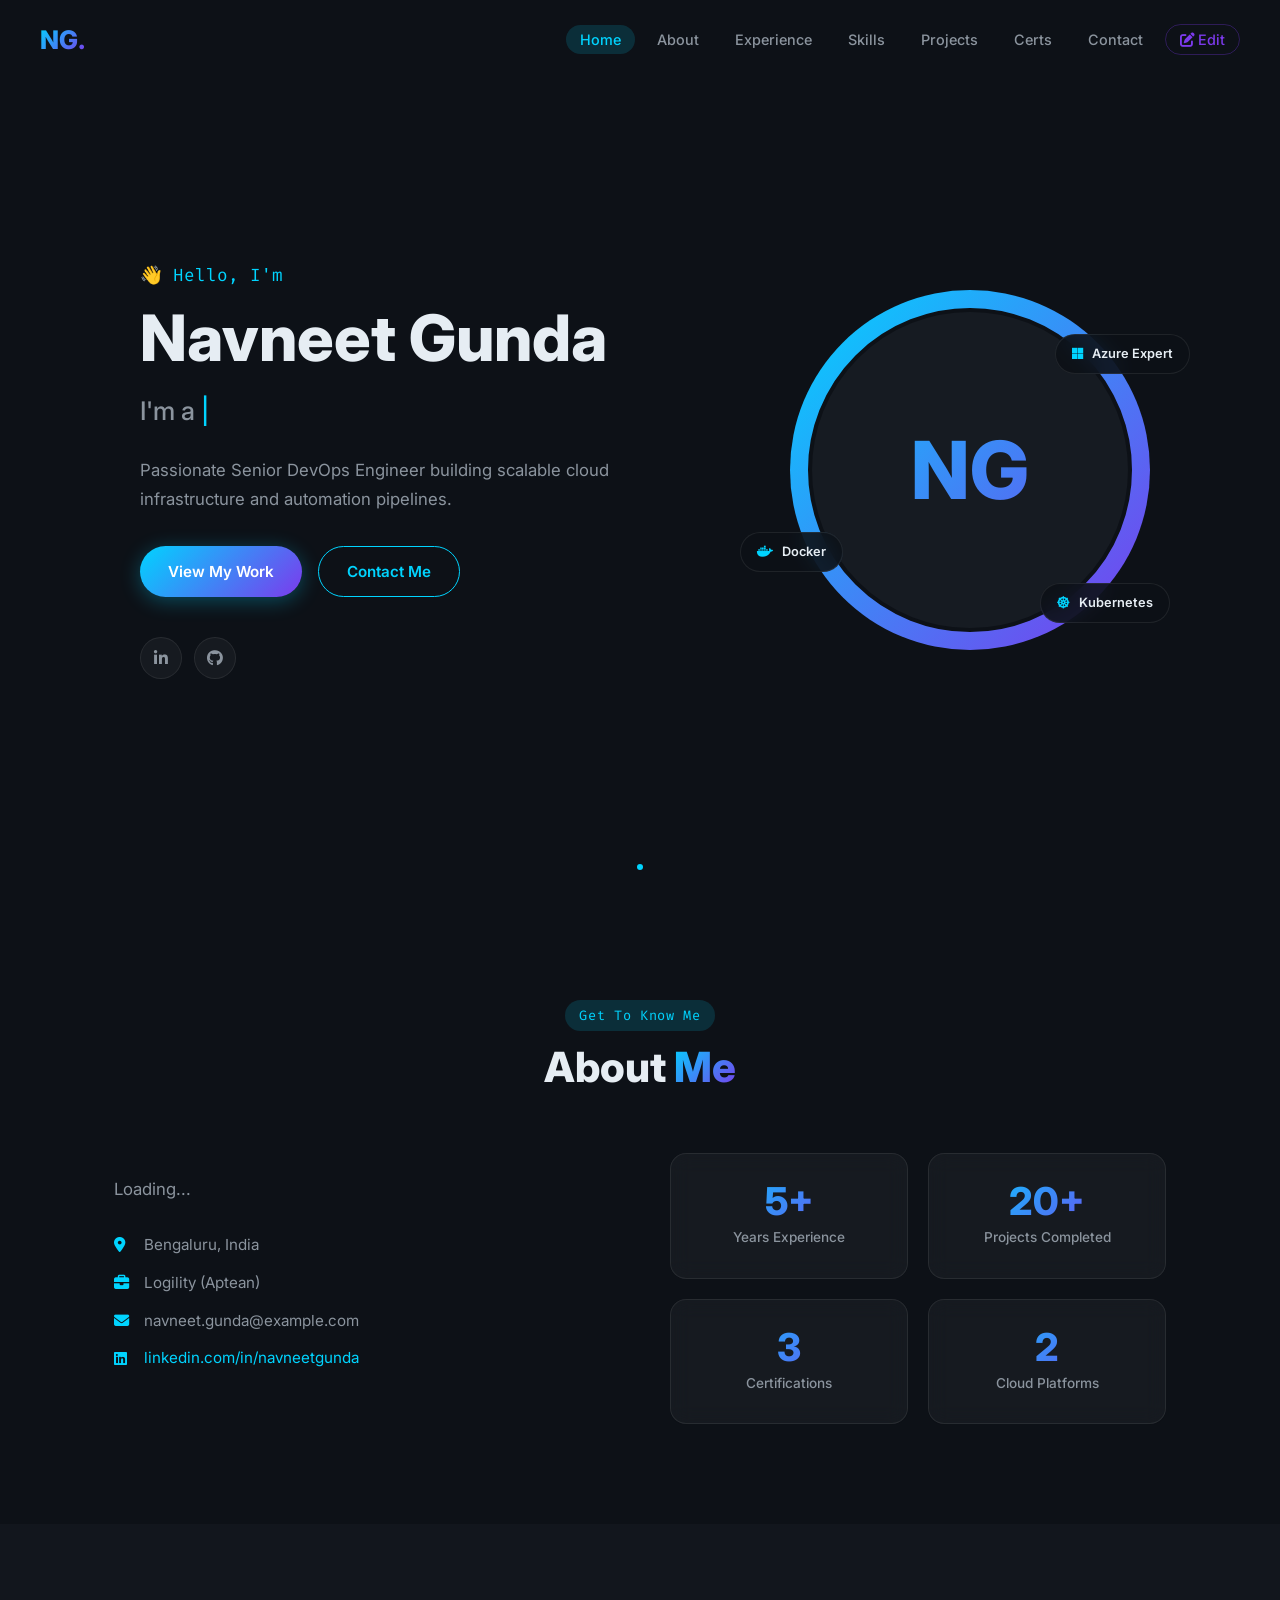
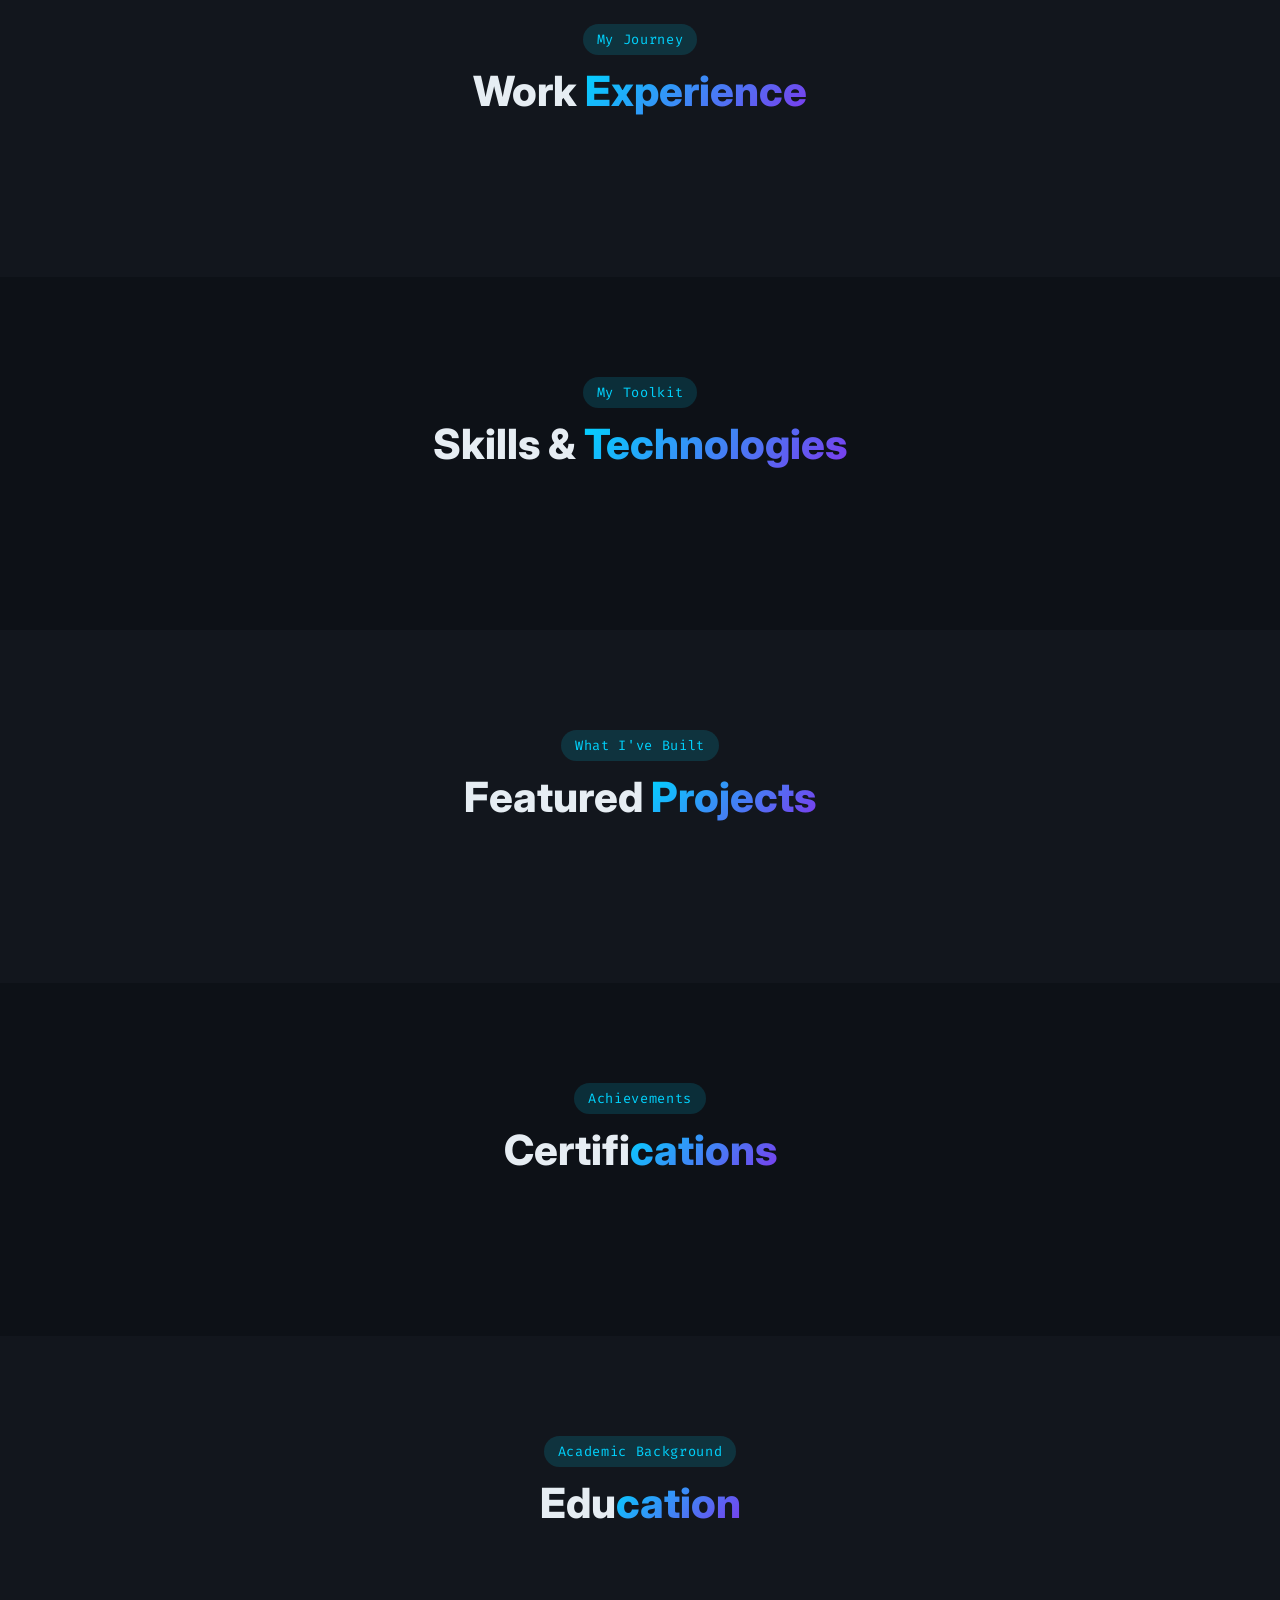
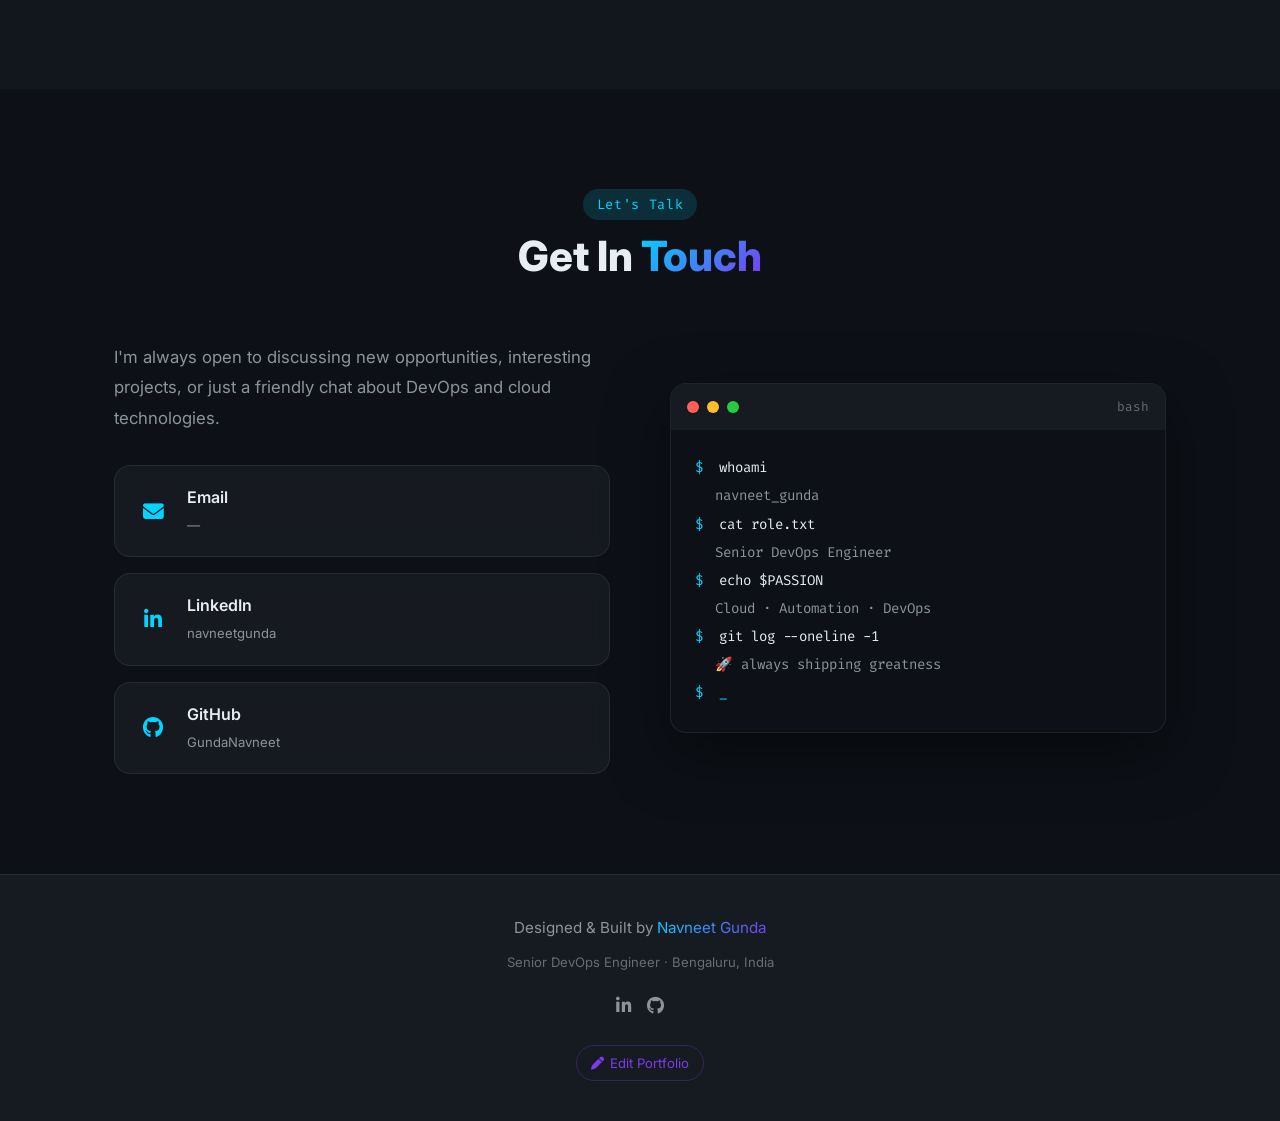
==== index.html @ f7314db4 "first commit" ====
<!DOCTYPE html>
<html lang="en">
<head>
  <meta charset="UTF-8" />
  <meta name="viewport" content="width=device-width, initial-scale=1.0"/>
  <title>Navneet Gunda | Senior DevOps Engineer</title>
  <meta name="description" content="Senior DevOps Engineer specializing in Azure cloud, Kubernetes, CI/CD automation and infrastructure as code."/>

  <!-- Fonts -->
  <link href="https://fonts.googleapis.com/css2?family=Inter:wght@300;400;500;600;700;800&family=Fira+Code:wght@400;500&display=swap" rel="stylesheet"/>

  <!-- Icons -->
  <link rel="stylesheet" href="https://cdnjs.cloudflare.com/ajax/libs/font-awesome/6.5.0/css/all.min.css"/>

  <!-- AOS Animations -->
  <link rel="stylesheet" href="https://cdnjs.cloudflare.com/ajax/libs/aos/2.3.4/aos.css"/>

  <!-- Custom CSS -->
  <link rel="stylesheet" href="assets/css/style.css"/>
</head>
<body>

  <!-- ========== PARTICLES BACKGROUND ========== -->
  <div id="particles-js"></div>

  <!-- ========== NAVBAR ========== -->
  <nav class="navbar" id="navbar">
    <div class="nav-brand">
      <span class="brand-text">NG<span class="dot">.</span></span>
    </div>
    <ul class="nav-links" id="navLinks">
      <li><a href="#home" class="nav-link active">Home</a></li>
      <li><a href="#about" class="nav-link">About</a></li>
      <li><a href="#experience" class="nav-link">Experience</a></li>
      <li><a href="#skills" class="nav-link">Skills</a></li>
      <li><a href="#projects" class="nav-link">Projects</a></li>
      <li><a href="#certifications" class="nav-link">Certs</a></li>
      <li><a href="#contact" class="nav-link">Contact</a></li>
      <li><a href="admin.html" class="nav-link admin-link"><i class="fas fa-pen-to-square"></i> Edit</a></li>
    </ul>
    <div class="hamburger" id="hamburger">
      <span></span><span></span><span></span>
    </div>
  </nav>

  <!-- ========== HERO ========== -->
  <section class="hero" id="home">
    <div class="hero-content">
      <div class="hero-greeting">👋 Hello, I'm</div>
      <h1 class="hero-name" id="heroName">Navneet Gunda</h1>
      <div class="hero-title">
        <span class="static-text">I'm a </span>
        <span class="typed-text" id="typedText"></span>
        <span class="cursor">|</span>
      </div>
      <p class="hero-desc" id="heroBio">Passionate Senior DevOps Engineer building scalable cloud infrastructure and automation pipelines.</p>
      <div class="hero-actions">
        <a href="#projects" class="btn btn-primary">View My Work</a>
        <a href="#contact" class="btn btn-outline">Contact Me</a>
      </div>
      <div class="hero-socials" id="heroSocials">
        <a href="https://www.linkedin.com/in/navneetgunda/" target="_blank" class="social-icon" title="LinkedIn"><i class="fab fa-linkedin-in"></i></a>
        <a href="https://github.com/GundaNavneet" target="_blank" class="social-icon" title="GitHub"><i class="fab fa-github"></i></a>
      </div>
    </div>
    <div class="hero-image-wrapper">
      <div class="hero-image-ring"></div>
      <div class="hero-avatar" id="heroAvatar">
        <img id="profileImg" src="" alt="Navneet Gunda" onerror="this.style.display='none'; document.getElementById('avatarInitials').style.display='flex'"/>
        <div class="avatar-initials" id="avatarInitials">NG</div>
      </div>
      <div class="floating-badge badge-1"><i class="fab fa-microsoft"></i> Azure Expert</div>
      <div class="floating-badge badge-2"><i class="fab fa-docker"></i> Docker</div>
      <div class="floating-badge badge-3"><i class="fas fa-dharmachakra"></i> Kubernetes</div>
    </div>
    <div class="scroll-indicator">
      <div class="scroll-dot"></div>
    </div>
  </section>

  <!-- ========== ABOUT ========== -->
  <section class="section" id="about">
    <div class="container">
      <div class="section-header" data-aos="fade-up">
        <span class="section-tag">Get To Know Me</span>
        <h2 class="section-title">About <span class="highlight">Me</span></h2>
      </div>
      <div class="about-grid">
        <div class="about-text" data-aos="fade-right">
          <p id="aboutBio" class="about-bio">Loading...</p>
          <div class="about-details" id="aboutDetails">
            <div class="detail-item"><i class="fas fa-map-marker-alt"></i><span id="aboutLocation">Bengaluru, India</span></div>
            <div class="detail-item"><i class="fas fa-briefcase"></i><span id="aboutCompany">Logility (Aptean)</span></div>
            <div class="detail-item"><i class="fas fa-envelope"></i><span id="aboutEmail">navneet.gunda@example.com</span></div>
            <div class="detail-item"><i class="fab fa-linkedin"></i><a href="https://www.linkedin.com/in/navneetgunda/" target="_blank" id="aboutLinkedin">linkedin.com/in/navneetgunda</a></div>
          </div>
          <a href="#" class="btn btn-primary" id="resumeBtn" style="display:none"><i class="fas fa-download"></i> Download Resume</a>
        </div>
        <div class="stats-grid" data-aos="fade-left">
          <div class="stat-card">
            <div class="stat-number" id="statYears">5+</div>
            <div class="stat-label">Years Experience</div>
          </div>
          <div class="stat-card">
            <div class="stat-number" id="statProjects">20+</div>
            <div class="stat-label">Projects Completed</div>
          </div>
          <div class="stat-card">
            <div class="stat-number" id="statCerts">3</div>
            <div class="stat-label">Certifications</div>
          </div>
          <div class="stat-card">
            <div class="stat-number" id="statClouds">2</div>
            <div class="stat-label">Cloud Platforms</div>
          </div>
        </div>
      </div>
    </div>
  </section>

  <!-- ========== EXPERIENCE ========== -->
  <section class="section section-dark" id="experience">
    <div class="container">
      <div class="section-header" data-aos="fade-up">
        <span class="section-tag">My Journey</span>
        <h2 class="section-title">Work <span class="highlight">Experience</span></h2>
      </div>
      <div class="timeline" id="experienceTimeline">
        <!-- Injected by JS -->
      </div>
    </div>
  </section>

  <!-- ========== SKILLS ========== -->
  <section class="section" id="skills">
    <div class="container">
      <div class="section-header" data-aos="fade-up">
        <span class="section-tag">My Toolkit</span>
        <h2 class="section-title">Skills & <span class="highlight">Technologies</span></h2>
      </div>
      <div class="skills-grid" id="skillsGrid">
        <!-- Injected by JS -->
      </div>
    </div>
  </section>

  <!-- ========== PROJECTS ========== -->
  <section class="section section-dark" id="projects">
    <div class="container">
      <div class="section-header" data-aos="fade-up">
        <span class="section-tag">What I've Built</span>
        <h2 class="section-title">Featured <span class="highlight">Projects</span></h2>
      </div>
      <div class="projects-grid" id="projectsGrid">
        <!-- Injected by JS -->
      </div>
    </div>
  </section>

  <!-- ========== CERTIFICATIONS ========== -->
  <section class="section" id="certifications">
    <div class="container">
      <div class="section-header" data-aos="fade-up">
        <span class="section-tag">Achievements</span>
        <h2 class="section-title">Certifi<span class="highlight">cations</span></h2>
      </div>
      <div class="certs-grid" id="certsGrid">
        <!-- Injected by JS -->
      </div>
    </div>
  </section>

  <!-- ========== EDUCATION ========== -->
  <section class="section section-dark" id="education">
    <div class="container">
      <div class="section-header" data-aos="fade-up">
        <span class="section-tag">Academic Background</span>
        <h2 class="section-title">Edu<span class="highlight">cation</span></h2>
      </div>
      <div class="education-list" id="educationList">
        <!-- Injected by JS -->
      </div>
    </div>
  </section>

  <!-- ========== CONTACT ========== -->
  <section class="section" id="contact">
    <div class="container">
      <div class="section-header" data-aos="fade-up">
        <span class="section-tag">Let's Talk</span>
        <h2 class="section-title">Get In <span class="highlight">Touch</span></h2>
      </div>
      <div class="contact-grid">
        <div class="contact-info" data-aos="fade-right">
          <p class="contact-text">I'm always open to discussing new opportunities, interesting projects, or just a friendly chat about DevOps and cloud technologies.</p>
          <div class="contact-links" id="contactLinks">
            <a href="#" class="contact-card" id="contactEmail"><i class="fas fa-envelope"></i><div><span>Email</span><small id="contactEmailVal">—</small></div></a>
            <a href="https://www.linkedin.com/in/navneetgunda/" target="_blank" class="contact-card"><i class="fab fa-linkedin-in"></i><div><span>LinkedIn</span><small>navneetgunda</small></div></a>
            <a href="https://github.com/GundaNavneet" target="_blank" class="contact-card"><i class="fab fa-github"></i><div><span>GitHub</span><small>GundaNavneet</small></div></a>
          </div>
        </div>
        <div class="contact-illustration" data-aos="fade-left">
          <div class="terminal">
            <div class="terminal-header">
              <span class="dot red"></span><span class="dot yellow"></span><span class="dot green"></span>
              <span class="terminal-title">bash</span>
            </div>
            <div class="terminal-body">
              <p><span class="prompt">$</span> whoami</p>
              <p class="output">navneet_gunda</p>
              <p><span class="prompt">$</span> cat role.txt</p>
              <p class="output">Senior DevOps Engineer</p>
              <p><span class="prompt">$</span> echo $PASSION</p>
              <p class="output">Cloud · Automation · DevOps</p>
              <p><span class="prompt">$</span> git log --oneline -1</p>
              <p class="output">🚀 always shipping greatness</p>
              <p><span class="prompt blink">$</span> <span class="cursor-blink">_</span></p>
            </div>
          </div>
        </div>
      </div>
    </div>
  </section>

  <!-- ========== FOOTER ========== -->
  <footer class="footer">
    <div class="footer-content">
      <p>Designed & Built by <span class="highlight" id="footerName">Navneet Gunda</span></p>
      <p class="footer-sub">Senior DevOps Engineer · Bengaluru, India</p>
      <div class="footer-socials" id="footerSocials">
        <a href="https://www.linkedin.com/in/navneetgunda/" target="_blank"><i class="fab fa-linkedin-in"></i></a>
        <a href="https://github.com/GundaNavneet" target="_blank"><i class="fab fa-github"></i></a>
      </div>
      <a href="admin.html" class="footer-edit-link"><i class="fas fa-pen"></i> Edit Portfolio</a>
    </div>
  </footer>

  <!-- ========== SCRIPTS ========== -->
  <script src="https://cdnjs.cloudflare.com/ajax/libs/particles.js/2.0.0/particles.min.js"></script>
  <script src="https://cdnjs.cloudflare.com/ajax/libs/aos/2.3.4/aos.js"></script>
  <script src="assets/js/main.js"></script>
</body>
</html>
---- assets/css/style.css ----
/* ===================================================
   NAVNEET GUNDA PORTFOLIO — MAIN STYLESHEET
   Theme: Dark Glassmorphism + Cyan/Purple Gradients
=================================================== */

:root {
  --bg-primary: #0d1117;
  --bg-secondary: #161b22;
  --bg-card: rgba(255, 255, 255, 0.04);
  --bg-card-hover: rgba(255, 255, 255, 0.08);
  --border: rgba(255, 255, 255, 0.08);
  --border-hover: rgba(0, 212, 255, 0.4);
  --cyan: #00d4ff;
  --cyan-dim: rgba(0, 212, 255, 0.15);
  --purple: #7c3aed;
  --purple-dim: rgba(124, 58, 237, 0.15);
  --orange: #f97316;
  --text-primary: #e6edf3;
  --text-secondary: #8b949e;
  --text-muted: #656d76;
  --gradient: linear-gradient(135deg, #00d4ff, #7c3aed);
  --gradient-glow: 0 0 40px rgba(0, 212, 255, 0.2);
  --radius: 16px;
  --radius-sm: 8px;
  --transition: all 0.3s cubic-bezier(0.4, 0, 0.2, 1);
  --font-main: 'Inter', sans-serif;
  --font-code: 'Fira Code', monospace;
}

*, *::before, *::after { box-sizing: border-box; margin: 0; padding: 0; }

html { scroll-behavior: smooth; font-size: 16px; }

body {
  font-family: var(--font-main);
  background: var(--bg-primary);
  color: var(--text-primary);
  line-height: 1.7;
  overflow-x: hidden;
}

::selection { background: var(--cyan-dim); color: var(--cyan); }

/* ===== SCROLLBAR ===== */
::-webkit-scrollbar { width: 6px; }
::-webkit-scrollbar-track { background: var(--bg-primary); }
::-webkit-scrollbar-thumb { background: var(--purple); border-radius: 3px; }

/* ===== PARTICLES ===== */
#particles-js {
  position: fixed; inset: 0; z-index: 0;
  pointer-events: none;
}

/* ===== CONTAINER ===== */
.container { max-width: 1100px; margin: 0 auto; padding: 0 24px; position: relative; z-index: 1; }

/* ===== BUTTONS ===== */
.btn {
  display: inline-flex; align-items: center; gap: 8px;
  padding: 12px 28px; border-radius: 50px;
  font-weight: 600; font-size: 0.95rem;
  text-decoration: none; cursor: pointer;
  transition: var(--transition); border: none; outline: none;
}

.btn-primary {
  background: var(--gradient);
  color: #fff;
  box-shadow: 0 4px 20px rgba(0, 212, 255, 0.3);
}
.btn-primary:hover { transform: translateY(-2px); box-shadow: 0 8px 30px rgba(0, 212, 255, 0.5); }

.btn-outline {
  background: transparent;
  color: var(--cyan);
  border: 1.5px solid var(--cyan);
}
.btn-outline:hover { background: var(--cyan-dim); transform: translateY(-2px); }

/* ===== HIGHLIGHT ===== */
.highlight { background: var(--gradient); -webkit-background-clip: text; -webkit-text-fill-color: transparent; background-clip: text; }

/* ===== NAVBAR ===== */
.navbar {
  position: fixed; top: 0; left: 0; right: 0; z-index: 100;
  display: flex; align-items: center; justify-content: space-between;
  padding: 18px 40px;
  transition: var(--transition);
}

.navbar.scrolled {
  background: rgba(13, 17, 23, 0.92);
  backdrop-filter: blur(20px);
  border-bottom: 1px solid var(--border);
  padding: 12px 40px;
}

.brand-text {
  font-size: 1.6rem; font-weight: 800;
  background: var(--gradient); -webkit-background-clip: text; -webkit-text-fill-color: transparent; background-clip: text;
}

.dot { color: var(--cyan); }

.nav-links { display: flex; list-style: none; gap: 8px; align-items: center; }

.nav-link {
  color: var(--text-secondary); text-decoration: none;
  font-size: 0.9rem; font-weight: 500;
  padding: 6px 14px; border-radius: 50px;
  transition: var(--transition);
}
.nav-link:hover, .nav-link.active { color: var(--cyan); background: var(--cyan-dim); }

.admin-link {
  color: var(--purple) !important;
  border: 1px solid rgba(124, 58, 237, 0.3);
}
.admin-link:hover { background: var(--purple-dim) !important; }

.hamburger { display: none; flex-direction: column; gap: 5px; cursor: pointer; }
.hamburger span { display: block; width: 24px; height: 2px; background: var(--text-primary); border-radius: 2px; transition: var(--transition); }

/* ===== HERO ===== */
.hero {
  min-height: 100vh;
  display: flex; align-items: center;
  padding: 100px 40px 60px;
  position: relative; z-index: 1;
  gap: 60px; justify-content: center;
  max-width: 1200px; margin: 0 auto;
}

.hero-content { flex: 1; max-width: 600px; }

.hero-greeting {
  font-size: 1.1rem; color: var(--cyan);
  font-family: var(--font-code);
  margin-bottom: 12px;
  animation: fadeInUp 0.6s ease forwards;
}

.hero-name {
  font-size: clamp(2.5rem, 6vw, 4rem);
  font-weight: 800; line-height: 1.1;
  margin-bottom: 16px;
  animation: fadeInUp 0.7s ease forwards;
}

.hero-title {
  font-size: clamp(1.2rem, 3vw, 1.6rem);
  color: var(--text-secondary); margin-bottom: 24px;
  font-weight: 500;
  animation: fadeInUp 0.8s ease forwards;
}

.typed-text { color: var(--cyan); font-weight: 600; }
.cursor { color: var(--cyan); animation: blink 1s infinite; }
@keyframes blink { 0%, 50% { opacity: 1; } 51%, 100% { opacity: 0; } }

.hero-desc {
  font-size: 1.05rem; color: var(--text-secondary);
  max-width: 500px; margin-bottom: 32px;
  animation: fadeInUp 0.9s ease forwards;
}

.hero-actions {
  display: flex; gap: 16px; flex-wrap: wrap; margin-bottom: 40px;
  animation: fadeInUp 1s ease forwards;
}

.hero-socials {
  display: flex; gap: 12px;
  animation: fadeInUp 1.1s ease forwards;
}

.social-icon {
  width: 42px; height: 42px; border-radius: 50%;
  display: flex; align-items: center; justify-content: center;
  background: var(--bg-card); border: 1px solid var(--border);
  color: var(--text-secondary); text-decoration: none;
  font-size: 1rem; transition: var(--transition);
}
.social-icon:hover { background: var(--cyan-dim); border-color: var(--cyan); color: var(--cyan); transform: translateY(-3px); }

/* HERO IMAGE */
.hero-image-wrapper {
  flex: 0 0 auto; position: relative;
  width: 340px; height: 340px;
  animation: fadeIn 1s ease forwards;
}

.hero-image-ring {
  position: absolute; inset: -10px; border-radius: 50%;
  background: var(--gradient); padding: 3px;
  animation: spin 8s linear infinite;
}

@keyframes spin { to { transform: rotate(360deg); } }

.hero-avatar {
  position: absolute; inset: 8px; border-radius: 50%;
  overflow: hidden; background: var(--bg-secondary);
  display: flex; align-items: center; justify-content: center;
  border: 4px solid var(--bg-primary);
}

.hero-avatar img { width: 100%; height: 100%; object-fit: cover; }

.avatar-initials {
  font-size: 5rem; font-weight: 800;
  background: var(--gradient); -webkit-background-clip: text; -webkit-text-fill-color: transparent; background-clip: text;
  display: flex; align-items: center; justify-content: center;
  width: 100%; height: 100%;
}

.floating-badge {
  position: absolute;
  background: rgba(13, 17, 23, 0.9);
  border: 1px solid var(--border);
  backdrop-filter: blur(10px);
  border-radius: 50px;
  padding: 8px 16px;
  font-size: 0.8rem; font-weight: 600;
  color: var(--text-primary);
  white-space: nowrap;
  animation: float 3s ease-in-out infinite;
}

.badge-1 { top: 10%; right: -50px; animation-delay: 0s; }
.badge-2 { bottom: 20%; left: -60px; animation-delay: 1s; }
.badge-3 { bottom: 5%; right: -30px; animation-delay: 2s; }

.floating-badge i { color: var(--cyan); margin-right: 6px; }

@keyframes float {
  0%, 100% { transform: translateY(0); }
  50% { transform: translateY(-8px); }
}

.scroll-indicator {
  position: absolute; bottom: 30px; left: 50%;
  transform: translateX(-50%);
  display: flex; flex-direction: column; align-items: center; gap: 4px;
}

.scroll-dot {
  width: 6px; height: 6px; border-radius: 50%;
  background: var(--cyan);
  animation: scrollBounce 2s ease-in-out infinite;
}

@keyframes scrollBounce {
  0%, 100% { transform: translateY(0); opacity: 1; }
  50% { transform: translateY(10px); opacity: 0.3; }
}

/* ===== SECTIONS ===== */
.section { padding: 100px 0; position: relative; z-index: 1; }
.section-dark { background: rgba(22, 27, 34, 0.6); }

.section-header { text-align: center; margin-bottom: 60px; }

.section-tag {
  display: inline-block;
  font-family: var(--font-code); font-size: 0.85rem;
  color: var(--cyan); background: var(--cyan-dim);
  padding: 4px 14px; border-radius: 50px;
  margin-bottom: 12px; letter-spacing: 0.05em;
}

.section-title {
  font-size: clamp(1.8rem, 4vw, 2.6rem);
  font-weight: 800; line-height: 1.2;
}

/* ===== ABOUT ===== */
.about-grid {
  display: grid; grid-template-columns: 1fr 1fr;
  gap: 60px; align-items: center;
}

.about-bio {
  font-size: 1.05rem; color: var(--text-secondary);
  margin-bottom: 28px; line-height: 1.8;
}

.about-details { display: flex; flex-direction: column; gap: 12px; margin-bottom: 32px; }

.detail-item {
  display: flex; align-items: center; gap: 12px;
  color: var(--text-secondary); font-size: 0.95rem;
}
.detail-item i { color: var(--cyan); width: 18px; }
.detail-item a { color: var(--cyan); text-decoration: none; }
.detail-item a:hover { text-decoration: underline; }

.stats-grid { display: grid; grid-template-columns: 1fr 1fr; gap: 20px; }

.stat-card {
  background: var(--bg-card);
  border: 1px solid var(--border);
  border-radius: var(--radius);
  padding: 28px 24px; text-align: center;
  transition: var(--transition);
  backdrop-filter: blur(10px);
}

.stat-card:hover {
  border-color: var(--cyan);
  background: var(--bg-card-hover);
  transform: translateY(-4px);
  box-shadow: 0 8px 30px rgba(0, 212, 255, 0.1);
}

.stat-number {
  font-size: 2.4rem; font-weight: 800;
  background: var(--gradient); -webkit-background-clip: text; -webkit-text-fill-color: transparent; background-clip: text;
  line-height: 1;
}

.stat-label { font-size: 0.85rem; color: var(--text-secondary); margin-top: 6px; font-weight: 500; }

/* ===== TIMELINE (Experience) ===== */
.timeline { position: relative; padding-left: 32px; }

.timeline::before {
  content: ''; position: absolute; left: 0; top: 0; bottom: 0;
  width: 2px; background: var(--gradient);
}

.timeline-item {
  position: relative; margin-bottom: 48px;
  background: var(--bg-card); border: 1px solid var(--border);
  border-radius: var(--radius); padding: 28px 32px;
  backdrop-filter: blur(10px);
  transition: var(--transition);
}

.timeline-item::before {
  content: ''; position: absolute; left: -41px; top: 28px;
  width: 18px; height: 18px; border-radius: 50%;
  background: var(--gradient);
  border: 3px solid var(--bg-primary);
  box-shadow: 0 0 12px var(--cyan);
}

.timeline-item:hover { border-color: var(--border-hover); transform: translateX(4px); }

.timeline-header { display: flex; justify-content: space-between; align-items: flex-start; gap: 16px; flex-wrap: wrap; }

.timeline-role { font-size: 1.2rem; font-weight: 700; color: var(--text-primary); }

.timeline-company {
  display: inline-flex; align-items: center; gap: 6px;
  color: var(--cyan); font-weight: 600; font-size: 0.95rem;
  margin: 4px 0 8px;
}

.timeline-period {
  font-family: var(--font-code); font-size: 0.8rem;
  color: var(--text-muted); background: var(--bg-secondary);
  padding: 4px 12px; border-radius: 50px; white-space: nowrap;
}

.current-badge {
  background: rgba(0, 212, 255, 0.15); color: var(--cyan);
  font-size: 0.75rem; font-weight: 600; padding: 3px 10px;
  border-radius: 50px; border: 1px solid rgba(0, 212, 255, 0.3);
}

.timeline-desc { color: var(--text-secondary); font-size: 0.95rem; margin: 12px 0; }

.timeline-highlights { list-style: none; margin-top: 12px; }
.timeline-highlights li {
  font-size: 0.9rem; color: var(--text-secondary);
  padding: 4px 0 4px 20px; position: relative;
}
.timeline-highlights li::before {
  content: '▸'; position: absolute; left: 0; color: var(--cyan);
}

/* ===== SKILLS ===== */
.skills-grid { display: grid; grid-template-columns: repeat(auto-fit, minmax(280px, 1fr)); gap: 28px; }

.skill-category {
  background: var(--bg-card); border: 1px solid var(--border);
  border-radius: var(--radius); padding: 28px;
  backdrop-filter: blur(10px); transition: var(--transition);
}

.skill-category:hover { border-color: var(--border-hover); }

.skill-cat-title {
  font-size: 0.9rem; font-weight: 700;
  color: var(--cyan); text-transform: uppercase;
  letter-spacing: 0.08em; margin-bottom: 20px;
  display: flex; align-items: center; gap: 8px;
}
.skill-cat-title::before {
  content: ''; display: inline-block;
  width: 20px; height: 2px; background: var(--gradient);
}

.skill-item { margin-bottom: 16px; }

.skill-info { display: flex; justify-content: space-between; margin-bottom: 6px; }
.skill-name { font-size: 0.9rem; font-weight: 500; }
.skill-percent { font-size: 0.8rem; color: var(--cyan); font-family: var(--font-code); }

.skill-bar { height: 5px; background: var(--border); border-radius: 3px; overflow: hidden; }

.skill-fill {
  height: 100%; border-radius: 3px;
  background: var(--gradient);
  width: 0%; transition: width 1.2s cubic-bezier(0.4, 0, 0.2, 1);
}

/* ===== PROJECTS ===== */
.projects-grid { display: grid; grid-template-columns: repeat(auto-fit, minmax(320px, 1fr)); gap: 28px; }

.project-card {
  background: var(--bg-card); border: 1px solid var(--border);
  border-radius: var(--radius); padding: 32px;
  backdrop-filter: blur(10px); transition: var(--transition);
  display: flex; flex-direction: column;
}

.project-card:hover {
  border-color: var(--border-hover); transform: translateY(-6px);
  box-shadow: 0 20px 40px rgba(0, 212, 255, 0.1);
}

.project-icon {
  width: 48px; height: 48px; border-radius: 12px;
  background: var(--gradient); display: flex; align-items: center; justify-content: center;
  font-size: 1.4rem; margin-bottom: 20px;
}

.project-title { font-size: 1.1rem; font-weight: 700; margin-bottom: 12px; }

.project-desc { color: var(--text-secondary); font-size: 0.9rem; line-height: 1.7; flex: 1; margin-bottom: 20px; }

.project-dates { font-family: var(--font-code); font-size: 0.78rem; color: var(--text-muted); margin-bottom: 16px; }

.project-tech { display: flex; flex-wrap: wrap; gap: 8px; margin-bottom: 20px; }

.tech-tag {
  font-size: 0.75rem; font-weight: 600;
  background: var(--cyan-dim); color: var(--cyan);
  padding: 4px 10px; border-radius: 50px;
  border: 1px solid rgba(0, 212, 255, 0.2);
}

.project-links { display: flex; gap: 12px; }

.project-link {
  display: flex; align-items: center; gap: 6px;
  color: var(--text-secondary); text-decoration: none;
  font-size: 0.85rem; font-weight: 500;
  transition: var(--transition);
}
.project-link:hover { color: var(--cyan); }

/* ===== CERTIFICATIONS ===== */
.certs-grid { display: grid; grid-template-columns: repeat(auto-fit, minmax(280px, 1fr)); gap: 24px; }

.cert-card {
  background: var(--bg-card); border: 1px solid var(--border);
  border-radius: var(--radius); padding: 28px;
  backdrop-filter: blur(10px); transition: var(--transition);
  display: flex; gap: 20px; align-items: center;
}

.cert-card:hover { border-color: var(--border-hover); transform: translateY(-4px); box-shadow: var(--gradient-glow); }

.cert-icon {
  width: 52px; height: 52px; flex-shrink: 0;
  border-radius: 12px; background: var(--gradient);
  display: flex; align-items: center; justify-content: center;
  font-size: 1.4rem;
}

.cert-info {}
.cert-name { font-size: 0.95rem; font-weight: 700; line-height: 1.4; margin-bottom: 6px; }
.cert-issuer { font-size: 0.82rem; color: var(--cyan); font-weight: 600; margin-bottom: 4px; }
.cert-date { font-size: 0.78rem; color: var(--text-muted); font-family: var(--font-code); }
.cert-link { font-size: 0.78rem; color: var(--cyan); text-decoration: none; display: inline-flex; align-items: center; gap: 4px; margin-top: 4px; }
.cert-link:hover { text-decoration: underline; }

/* ===== EDUCATION ===== */
.education-list { display: flex; flex-direction: column; gap: 24px; max-width: 700px; margin: 0 auto; }

.edu-card {
  background: var(--bg-card); border: 1px solid var(--border);
  border-radius: var(--radius); padding: 28px 32px;
  backdrop-filter: blur(10px); transition: var(--transition);
  display: flex; gap: 24px; align-items: center;
}
.edu-card:hover { border-color: var(--border-hover); }

.edu-icon {
  width: 52px; height: 52px; flex-shrink: 0;
  border-radius: 12px; background: var(--gradient);
  display: flex; align-items: center; justify-content: center;
  font-size: 1.4rem;
}

.edu-degree { font-size: 1.05rem; font-weight: 700; }
.edu-field { font-size: 0.9rem; color: var(--cyan); font-weight: 600; margin: 4px 0; }
.edu-institution { font-size: 0.88rem; color: var(--text-secondary); }
.edu-meta { font-size: 0.78rem; color: var(--text-muted); font-family: var(--font-code); margin-top: 4px; }

/* ===== CONTACT ===== */
.contact-grid {
  display: grid; grid-template-columns: 1fr 1fr;
  gap: 60px; align-items: center;
}

.contact-text { font-size: 1.05rem; color: var(--text-secondary); margin-bottom: 32px; line-height: 1.8; }

.contact-links { display: flex; flex-direction: column; gap: 16px; }

.contact-card {
  display: flex; align-items: center; gap: 20px;
  background: var(--bg-card); border: 1px solid var(--border);
  border-radius: var(--radius); padding: 18px 24px;
  text-decoration: none; color: var(--text-primary);
  transition: var(--transition); backdrop-filter: blur(10px);
}
.contact-card:hover { border-color: var(--border-hover); transform: translateX(4px); background: var(--bg-card-hover); }
.contact-card i { font-size: 1.3rem; color: var(--cyan); width: 28px; text-align: center; }
.contact-card span { font-weight: 600; display: block; }
.contact-card small { font-size: 0.82rem; color: var(--text-secondary); }

/* TERMINAL */
.terminal {
  background: #0d1117; border: 1px solid var(--border);
  border-radius: var(--radius); overflow: hidden;
  box-shadow: 0 20px 60px rgba(0, 0, 0, 0.5);
  font-family: var(--font-code);
}

.terminal-header {
  background: #161b22; padding: 12px 16px;
  display: flex; align-items: center; gap: 8px;
}

.terminal-header .dot { width: 12px; height: 12px; border-radius: 50%; }
.terminal-header .dot.red { background: #ff5f57; }
.terminal-header .dot.yellow { background: #ffbd2e; }
.terminal-header .dot.green { background: #28ca41; }
.terminal-title { margin-left: auto; font-size: 0.8rem; color: var(--text-muted); }

.terminal-body { padding: 24px; font-size: 0.88rem; line-height: 2; }
.terminal-body p { margin: 0; }
.prompt { color: var(--cyan); margin-right: 8px; user-select: none; }
.output { color: var(--text-secondary); padding-left: 20px; }
.cursor-blink { animation: blink 1s infinite; color: var(--cyan); }
.blink { animation: blink 1s infinite; }

/* ===== FOOTER ===== */
.footer {
  position: relative; z-index: 1;
  background: var(--bg-secondary);
  border-top: 1px solid var(--border);
  padding: 40px 24px; text-align: center;
}

.footer-content { display: flex; flex-direction: column; align-items: center; gap: 10px; }
.footer-content p { color: var(--text-secondary); font-size: 0.95rem; }
.footer-sub { font-size: 0.82rem !important; color: var(--text-muted) !important; }

.footer-socials { display: flex; gap: 16px; margin: 8px 0; }
.footer-socials a {
  color: var(--text-secondary); font-size: 1.1rem;
  transition: var(--transition); text-decoration: none;
}
.footer-socials a:hover { color: var(--cyan); }

.footer-edit-link {
  font-size: 0.82rem; color: var(--purple); text-decoration: none;
  display: inline-flex; align-items: center; gap: 6px;
  padding: 6px 14px; border-radius: 50px;
  border: 1px solid rgba(124, 58, 237, 0.3);
  transition: var(--transition); margin-top: 6px;
}
.footer-edit-link:hover { background: var(--purple-dim); }

/* ===== ANIMATIONS ===== */
@keyframes fadeInUp {
  from { opacity: 0; transform: translateY(24px); }
  to { opacity: 1; transform: translateY(0); }
}

@keyframes fadeIn {
  from { opacity: 0; }
  to { opacity: 1; }
}

/* ===== LOADER ===== */
.section-loader {
  display: flex; justify-content: center; padding: 40px;
}
.spinner {
  width: 36px; height: 36px; border: 3px solid var(--border);
  border-top-color: var(--cyan); border-radius: 50%;
  animation: spin 0.8s linear infinite;
}

/* ===== RESPONSIVE ===== */
@media (max-width: 900px) {
  .hero { flex-direction: column; text-align: center; padding: 120px 24px 60px; }
  .hero-content { max-width: 100%; }
  .hero-actions { justify-content: center; }
  .hero-socials { justify-content: center; }
  .hero-image-wrapper { width: 260px; height: 260px; }
  .floating-badge { display: none; }
  .about-grid { grid-template-columns: 1fr; }
  .contact-grid { grid-template-columns: 1fr; }
}

@media (max-width: 768px) {
  .navbar { padding: 16px 24px; }
  .nav-links {
    display: none; position: fixed; inset: 0; top: 70px;
    background: rgba(13, 17, 23, 0.97); backdrop-filter: blur(20px);
    flex-direction: column; align-items: center; justify-content: center;
    gap: 16px;
  }
  .nav-links.open { display: flex; }
  .nav-link { font-size: 1.1rem; }
  .hamburger { display: flex; }
  .section { padding: 70px 0; }
  .stats-grid { grid-template-columns: 1fr 1fr; }
}

@media (max-width: 480px) {
  .hero-name { font-size: 2rem; }
  .projects-grid, .certs-grid, .skills-grid { grid-template-columns: 1fr; }
  .cert-card, .edu-card { flex-direction: column; text-align: center; }
}
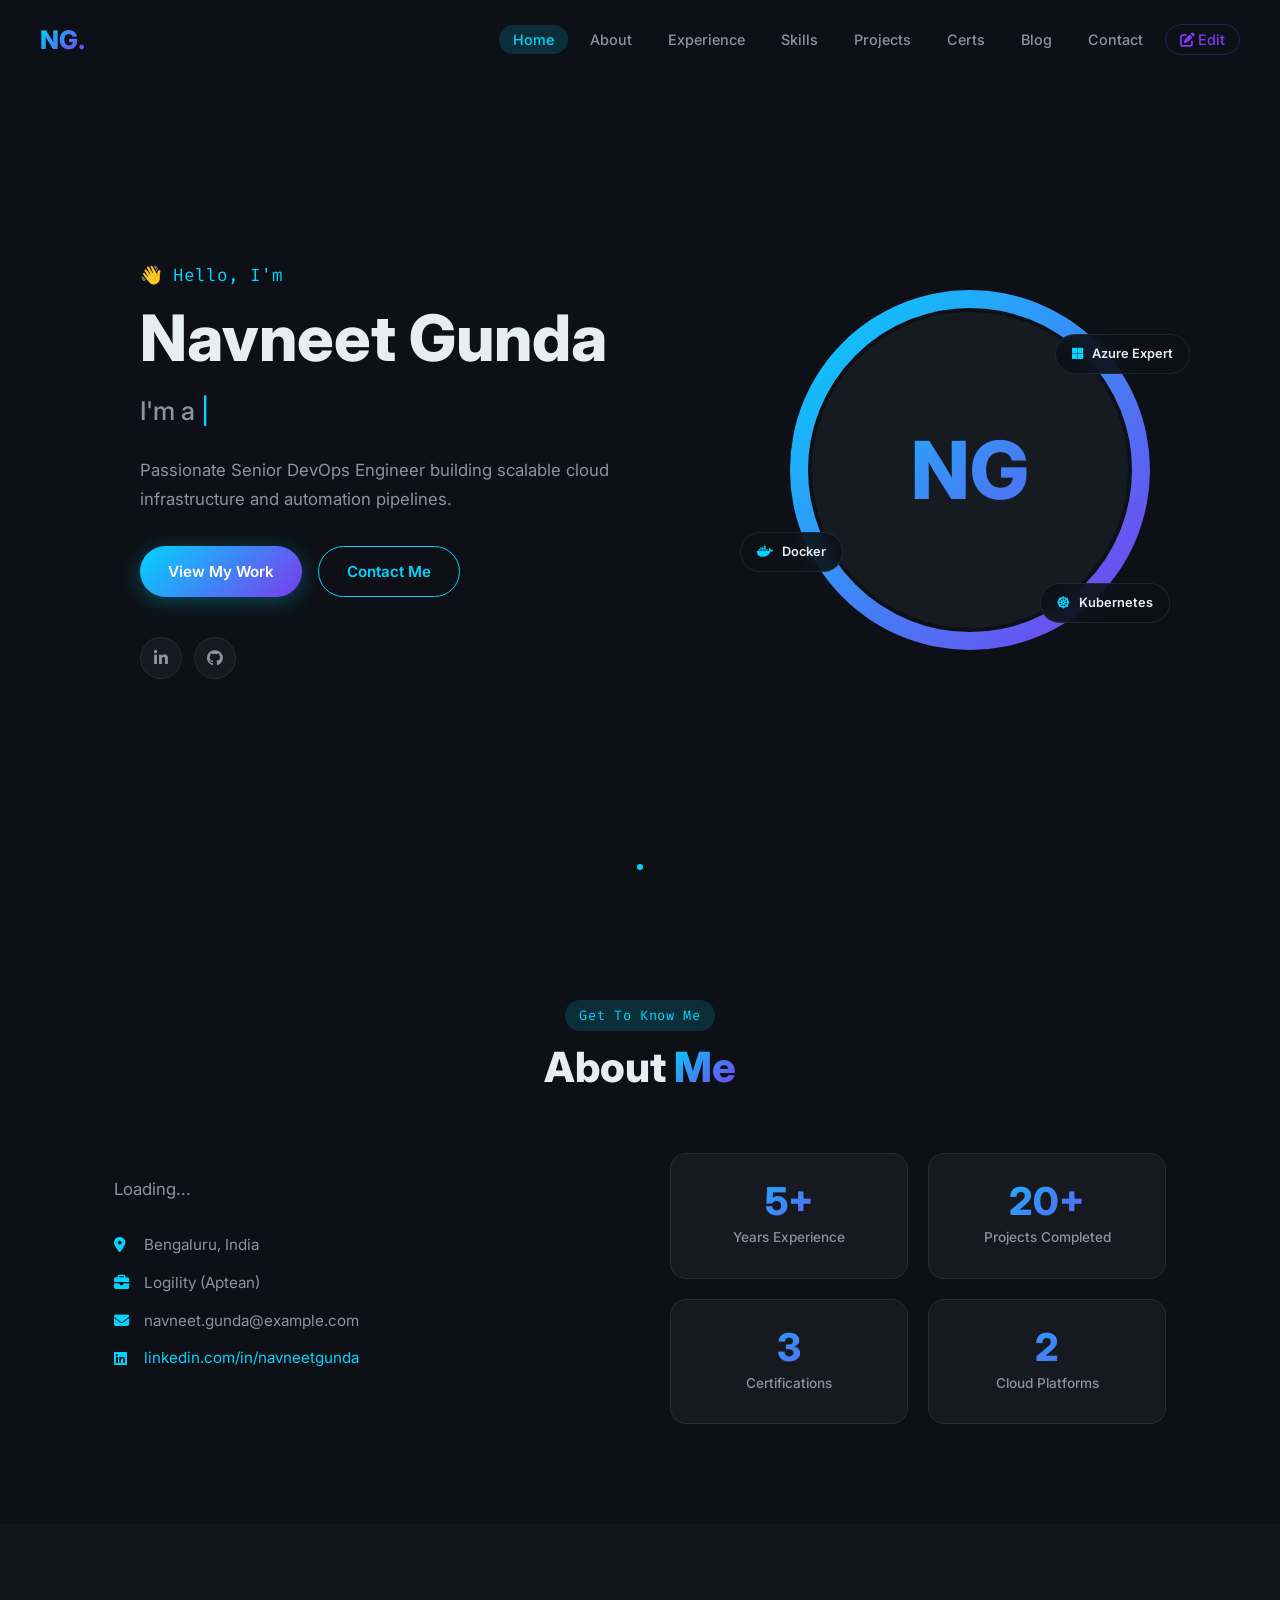
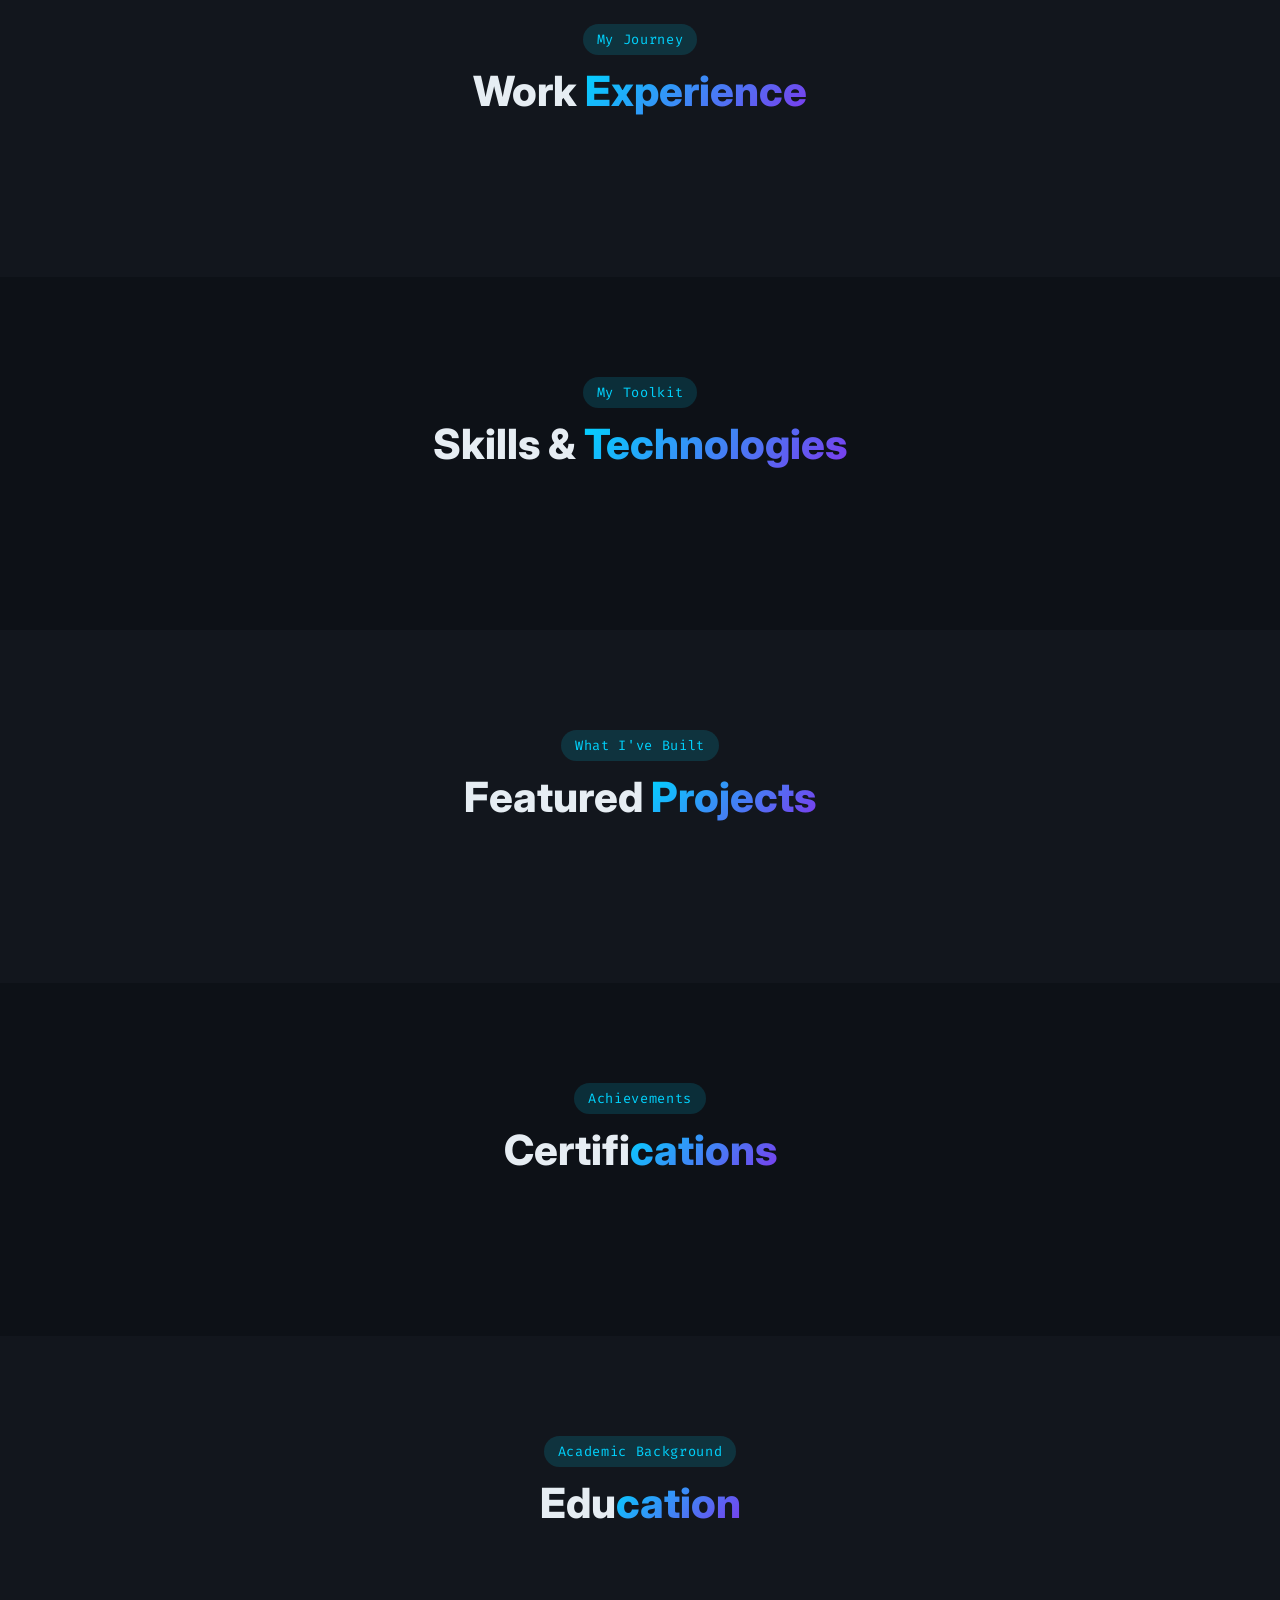
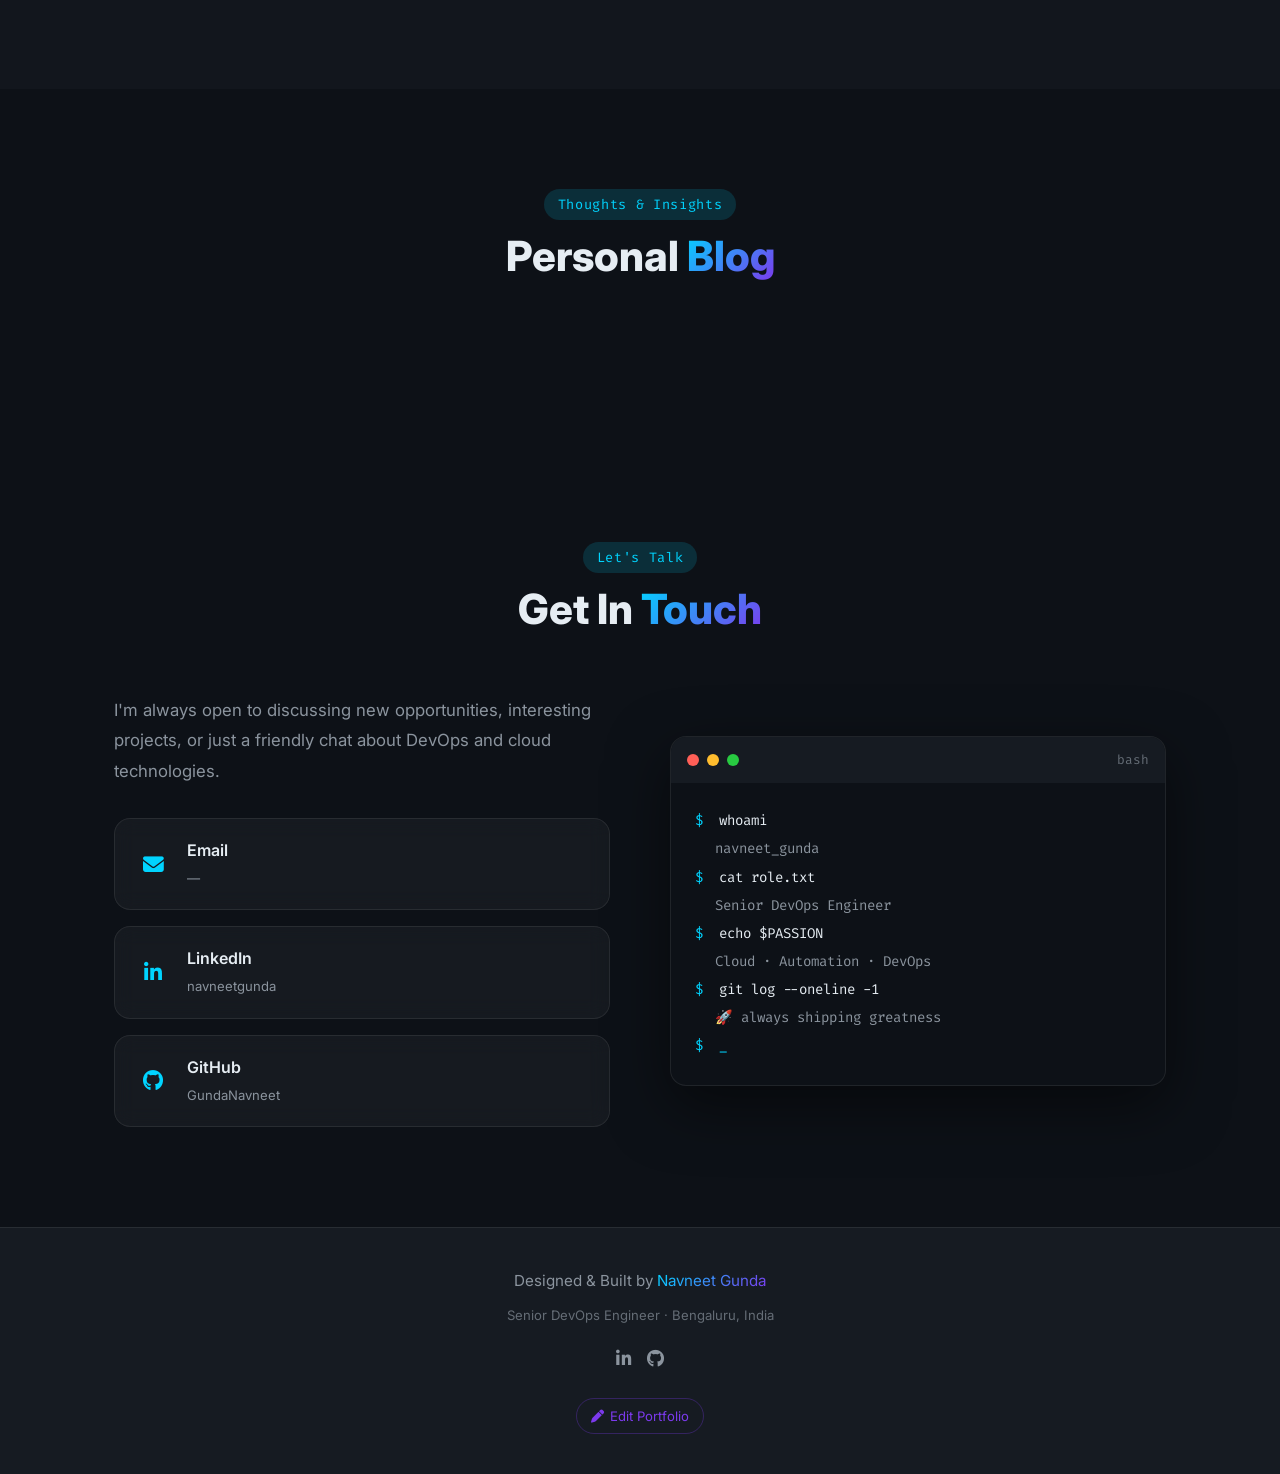
==== commit 15861b8d: "add the Blog" ====
--- a/index.html
+++ b/index.html
@@ -35,6 +35,7 @@
       <li><a href="#skills" class="nav-link">Skills</a></li>
       <li><a href="#projects" class="nav-link">Projects</a></li>
       <li><a href="#certifications" class="nav-link">Certs</a></li>
+      <li><a href="#blog" class="nav-link">Blog</a></li>
       <li><a href="#contact" class="nav-link">Contact</a></li>
       <li><a href="admin.html" class="nav-link admin-link"><i class="fas fa-pen-to-square"></i> Edit</a></li>
     </ul>
@@ -178,6 +179,19 @@
         <h2 class="section-title">Edu<span class="highlight">cation</span></h2>
       </div>
       <div class="education-list" id="educationList">
+        <!-- Injected by JS -->
+      </div>
+    </div>
+  </section>
+
+  <!-- ========== BLOG ========== -->
+  <section class="section" id="blog">
+    <div class="container">
+      <div class="section-header" data-aos="fade-up">
+        <span class="section-tag">Thoughts & Insights</span>
+        <h2 class="section-title">Personal <span class="highlight">Blog</span></h2>
+      </div>
+      <div class="blog-grid" id="blogGrid">
         <!-- Injected by JS -->
       </div>
     </div>
--- a/assets/css/style.css
+++ b/assets/css/style.css
@@ -641,3 +641,85 @@
   .projects-grid, .certs-grid, .skills-grid { grid-template-columns: 1fr; }
   .cert-card, .edu-card { flex-direction: column; text-align: center; }
 }
+
+/* ===== BLOG ===== */
+.blog-grid {
+  display: grid;
+  grid-template-columns: repeat(auto-fit, minmax(300px, 1fr));
+  gap: 28px;
+}
+
+.blog-card {
+  background: var(--bg-card);
+  border: 1px solid var(--border);
+  border-radius: var(--radius);
+  padding: 28px;
+  display: flex;
+  flex-direction: column;
+  gap: 14px;
+  transition: var(--transition);
+  backdrop-filter: blur(10px);
+}
+
+.blog-card:hover {
+  border-color: var(--border-hover);
+  transform: translateY(-4px);
+  box-shadow: var(--gradient-glow);
+  background: var(--bg-card-hover);
+}
+
+.blog-meta {
+  display: flex;
+  gap: 16px;
+  font-size: 0.85rem;
+  color: var(--text-secondary);
+}
+
+.blog-meta i { margin-right: 4px; color: var(--cyan); }
+
+.blog-title {
+  font-size: 1.15rem;
+  font-weight: 600;
+  color: var(--text-primary);
+  line-height: 1.4;
+}
+
+.blog-excerpt {
+  color: var(--text-secondary);
+  font-size: 0.95rem;
+  line-height: 1.7;
+  flex: 1;
+}
+
+.blog-tags {
+  display: flex;
+  flex-wrap: wrap;
+  gap: 8px;
+}
+
+.blog-tag {
+  padding: 4px 12px;
+  background: var(--cyan-dim);
+  color: var(--cyan);
+  border-radius: 20px;
+  font-size: 0.8rem;
+  font-weight: 500;
+}
+
+.blog-read-more {
+  display: inline-flex;
+  align-items: center;
+  gap: 6px;
+  color: var(--cyan);
+  text-decoration: none;
+  font-weight: 600;
+  font-size: 0.9rem;
+  transition: var(--transition);
+  margin-top: 4px;
+}
+
+.blog-read-more:hover { gap: 10px; }
+
+@media (max-width: 480px) {
+  .blog-grid { grid-template-columns: 1fr; }
+}
